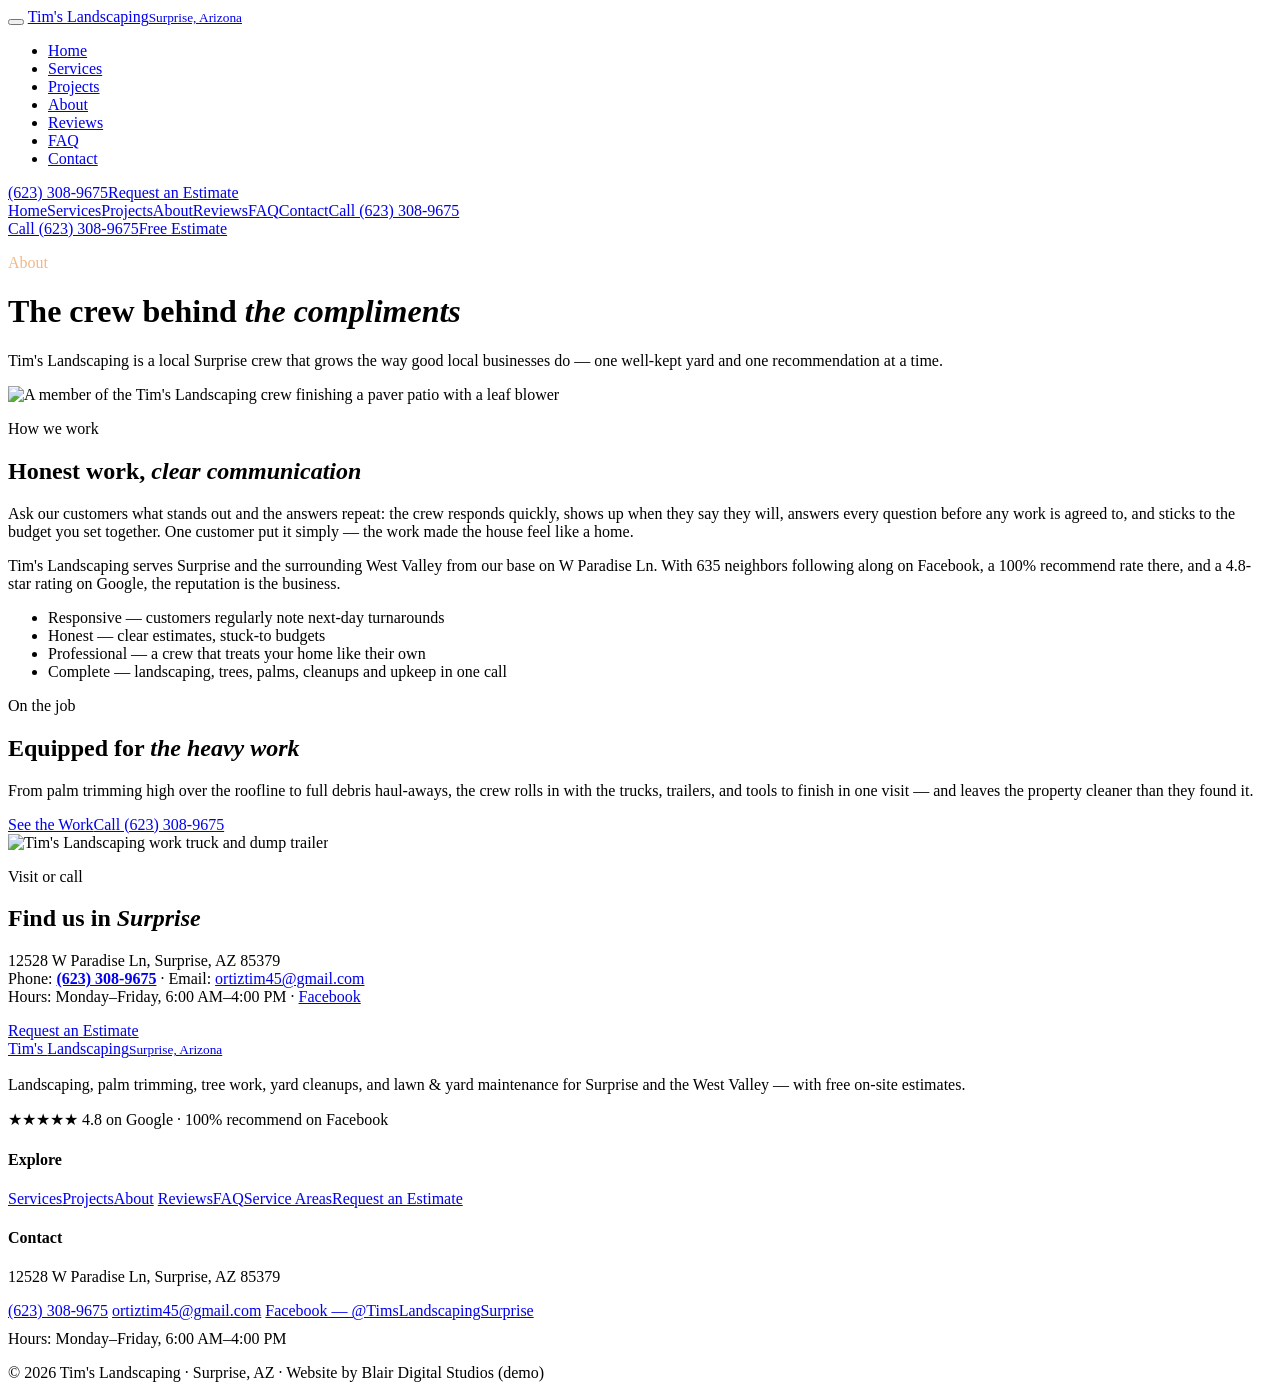
==== about/index.html @ be45fe0b "Tim's Landscaping demo site — premium multi-page build" ====
<!DOCTYPE html>
<html lang="en">
<head>
<meta charset="UTF-8">
<meta name="viewport" content="width=device-width, initial-scale=1.0">
<title>About — Tim's Landscaping | Local Surprise, AZ Landscaping Crew</title>
<meta name="description" content="Meet Tim's Landscaping — a local Surprise, AZ crew known for responsiveness, honesty, and budget-respecting work. 4.8 stars on Google, 100% recommend on Facebook.">
<link rel="canonical" href="https://demo-tims-landscaping.vercel.app/about/">
<meta property="og:type" content="website">
<meta property="og:title" content="About — Tim's Landscaping | Local Surprise, AZ Landscaping Crew">
<meta property="og:description" content="Meet Tim's Landscaping — a local Surprise, AZ crew known for responsiveness, honesty, and budget-respecting work. 4.8 stars on Google, 100% recommend on Facebook.">
<meta property="og:url" content="https://demo-tims-landscaping.vercel.app/about/">
<meta property="og:image" content="https://demo-tims-landscaping.vercel.app/assets/img/og-cover.jpg">
<meta name="twitter:card" content="summary_large_image">
<meta name="twitter:title" content="About — Tim's Landscaping | Local Surprise, AZ Landscaping Crew">
<meta name="twitter:description" content="Meet Tim's Landscaping — a local Surprise, AZ crew known for responsiveness, honesty, and budget-respecting work. 4.8 stars on Google, 100% recommend on Facebook.">
<meta name="twitter:image" content="https://demo-tims-landscaping.vercel.app/assets/img/og-cover.jpg">
<link rel="icon" href="data:image/svg+xml,%3Csvg xmlns='http://www.w3.org/2000/svg' viewBox='0 0 64 64'%3E%3Crect width='64' height='64' rx='12' fill='%232e2118'/%3E%3Ctext x='32' y='45' font-family='Georgia' font-size='38' fill='%23f7f1e5' text-anchor='middle'%3ET%3C/text%3E%3C/svg%3E">
<link rel="preconnect" href="https://fonts.googleapis.com">
<link rel="preconnect" href="https://fonts.gstatic.com" crossorigin>
<link href="https://fonts.googleapis.com/css2?family=Fraunces:ital,wght@0,600;0,700;1,600&family=Inter:wght@400;600;700;800&display=swap" rel="stylesheet">
<link rel="stylesheet" href="/assets/site.css">
<script type="application/ld+json">
{"@context":"https://schema.org","@type":"LocalBusiness","name":"Tim's Landscaping",
"description":"Landscaping, palm trimming, tree work, yard cleanups and lawn & yard maintenance in Surprise, AZ and the West Valley. Free on-site estimates.",
"url":"https://demo-tims-landscaping.vercel.app/","telephone":"+1-623-308-9675","email":"ortiztim45@gmail.com",
"address":{"@type":"PostalAddress","streetAddress":"12528 W Paradise Ln","addressLocality":"Surprise","addressRegion":"AZ","postalCode":"85379","addressCountry":"US"},
"openingHours":"Mo-Fr 06:00-16:00","areaServed":["Surprise","Sun City","Sun City West","Peoria","Glendale","El Mirage","Youngtown","Waddell"],
"sameAs":["https://www.facebook.com/TimsLandscapingSurprise"],
"aggregateRating":{"@type":"AggregateRating","ratingValue":"4.8","reviewCount":"23"}}
</script>

</head>
<body>
<header>
<div class="hbar">
<button class="burger" aria-label="Open menu" aria-expanded="false"><i></i><i></i><i></i></button>
<a class="wordmark" href="/">Tim's <span>Landscaping</span><small>Surprise, Arizona</small></a>
<nav class="mainnav" aria-label="Main"><ul><li><a href="/">Home</a></li><li><a href="/services/">Services</a></li><li><a href="/projects/">Projects</a></li><li><a href="/about/" aria-current="page">About</a></li><li><a href="/reviews/">Reviews</a></li><li><a href="/faq/">FAQ</a></li><li><a href="/contact/">Contact</a></li></ul></nav>
<div class="hcta"><a class="hphone" href="tel:+16233089675">(623) 308-9675</a><a class="hbtn" href="/contact/">Request an Estimate</a></div>
</div>
<nav class="mnav" aria-label="Mobile"><a href="/">Home</a><a href="/services/">Services</a><a href="/projects/">Projects</a><a href="/about/">About</a><a href="/reviews/">Reviews</a><a href="/faq/">FAQ</a><a href="/contact/">Contact</a><a href="tel:+16233089675">Call (623) 308-9675</a></nav>
</header>
<div class="callbar"><a class="c1" href="tel:+16233089675">Call (623) 308-9675</a><a class="c2" href="/contact/">Free Estimate</a></div>
<div class="pagehero"><div class="wrap">
<p class="eyebrow" style="color:#f0b98a">About</p><h1>The crew behind <em>the compliments</em></h1><p>Tim's Landscaping is a local Surprise crew that grows the way good local businesses do — one well-kept yard and one recommendation at a time.</p>
</div></div>
<section><div class="wrap"><div class="split">
<img src="/assets/img/work-crew-blower.webp" alt="A member of the Tim's Landscaping crew finishing a paver patio with a leaf blower" loading="lazy">
<div class="txt">
<p class="eyebrow">How we work</p>
<h2>Honest work, <em>clear communication</em></h2>
<p>Ask our customers what stands out and the answers repeat: the crew responds quickly, shows up when they say they will, answers every question before any work is agreed to, and sticks to the budget you set together. One customer put it simply — the work made the house feel like a home.</p>
<p>Tim's Landscaping serves Surprise and the surrounding West Valley from our base on W Paradise Ln. With 635 neighbors following along on Facebook, a 100% recommend rate there, and a 4.8-star rating on Google, the reputation is the business.</p>
<ul class="checklist">
<li>Responsive — customers regularly note next-day turnarounds</li>
<li>Honest — clear estimates, stuck-to budgets</li>
<li>Professional — a crew that treats your home like their own</li>
<li>Complete — landscaping, trees, palms, cleanups and upkeep in one call</li>
</ul>
</div></div></div></section>

<section style="background:var(--paper2)"><div class="wrap"><div class="split">
<div class="txt">
<p class="eyebrow">On the job</p>
<h2>Equipped for <em>the heavy work</em></h2>
<p>From palm trimming high over the roofline to full debris haul-aways, the crew rolls in with the trucks, trailers, and tools to finish in one visit — and leaves the property cleaner than they found it.</p>
<div class="btnrow" style="justify-content:flex-start"><a class="btn" href="/projects/">See the Work</a><a class="btn ghost" href="tel:+16233089675">Call (623) 308-9675</a></div>
</div>
<img src="/assets/img/work-truck.webp" alt="Tim's Landscaping work truck and dump trailer" loading="lazy">
</div></div></section>

<section><div class="wrap center">
<p class="eyebrow">Visit or call</p>
<h2>Find us in <em>Surprise</em></h2>
<p class="lede">12528 W Paradise Ln, Surprise, AZ 85379<br>Phone: <a href="tel:+16233089675"><b>(623) 308-9675</b></a> · Email: <a href="mailto:ortiztim45@gmail.com">ortiztim45@gmail.com</a><br>
Hours: Monday–Friday, 6:00 AM–4:00 PM · <a href="https://www.facebook.com/TimsLandscapingSurprise" rel="noopener">Facebook</a></p>
<div class="btnrow"><a class="btn" href="/contact/">Request an Estimate</a></div>
</div></section>

<footer>
<div class="wrap">
<div class="fgrid2">
<div>
<a class="wordmark" href="/">Tim's <span>Landscaping</span><small>Surprise, Arizona</small></a>
<p style="margin-top:18px">Landscaping, palm trimming, tree work, yard cleanups, and lawn &amp; yard maintenance for Surprise and the West Valley — with free on-site estimates.</p>
<p style="margin-top:12px"><span class="stars">★★★★★</span> 4.8 on Google · 100% recommend on Facebook</p>
</div>
<div>
<h4>Explore</h4>
<a href="/services/">Services</a><a href="/projects/">Projects</a><a href="/about/">About</a>
<a href="/reviews/">Reviews</a><a href="/faq/">FAQ</a><a href="/service-areas/">Service Areas</a><a href="/contact/">Request an Estimate</a>
</div>
<div>
<h4>Contact</h4>
<p>12528 W Paradise Ln, Surprise, AZ 85379</p>
<a href="tel:+16233089675">(623) 308-9675</a>
<a href="mailto:ortiztim45@gmail.com">ortiztim45@gmail.com</a>
<a href="https://www.facebook.com/TimsLandscapingSurprise" rel="noopener">Facebook — @TimsLandscapingSurprise</a>
<p style="margin-top:10px">Hours: Monday–Friday, 6:00 AM–4:00 PM</p>
</div>
</div>
<div class="fbottom">© 2026 Tim's Landscaping · Surprise, AZ · Website by Blair Digital Studios (demo)</div>
</div>
</footer>
<script src="/assets/site.js"></script>

<!-- ============================================================
     BLAIR CHAT + VOICE WIDGET SLOT — Tim's Landscaping
     Same LeadConnector all-in-one embed pattern as the Lopez demo:
       <script src="https://widgets.leadconnectorhq.com/loader.js"
               data-resources-url="https://widgets.leadconnectorhq.com/chat-widget/loader.js"
               data-widget-id="WIDGET_ID"></script>
     STATUS: NOT LIVE. Tim's HighLevel sub-account and widget are a
     follow-on step; uncomment the script tag below and replace
     TIMS_WIDGET_ID_PENDING with the issued widget ID to activate.
     Do not treat this slot as a working agent.
<script src="https://widgets.leadconnectorhq.com/loader.js" data-resources-url="https://widgets.leadconnectorhq.com/chat-widget/loader.js" data-widget-id="TIMS_WIDGET_ID_PENDING"></script>
============================================================ -->

</body>
</html>
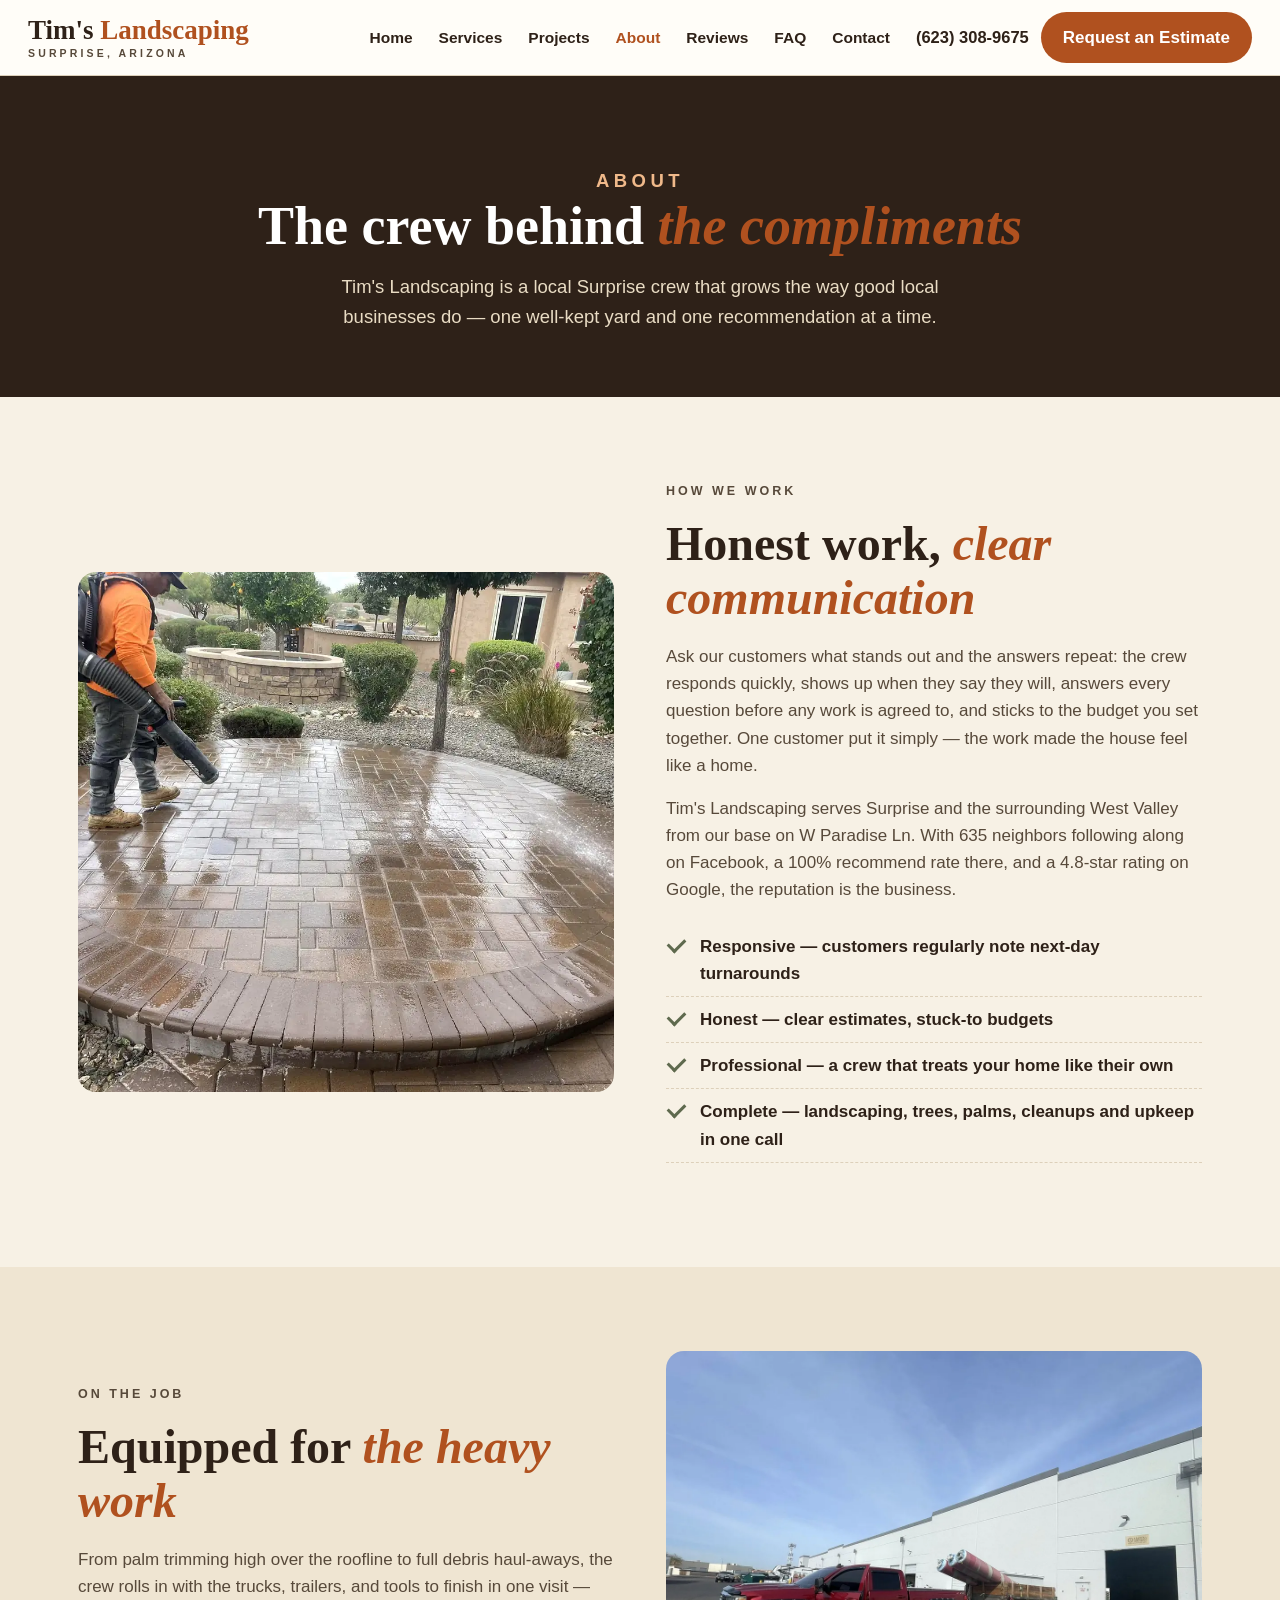
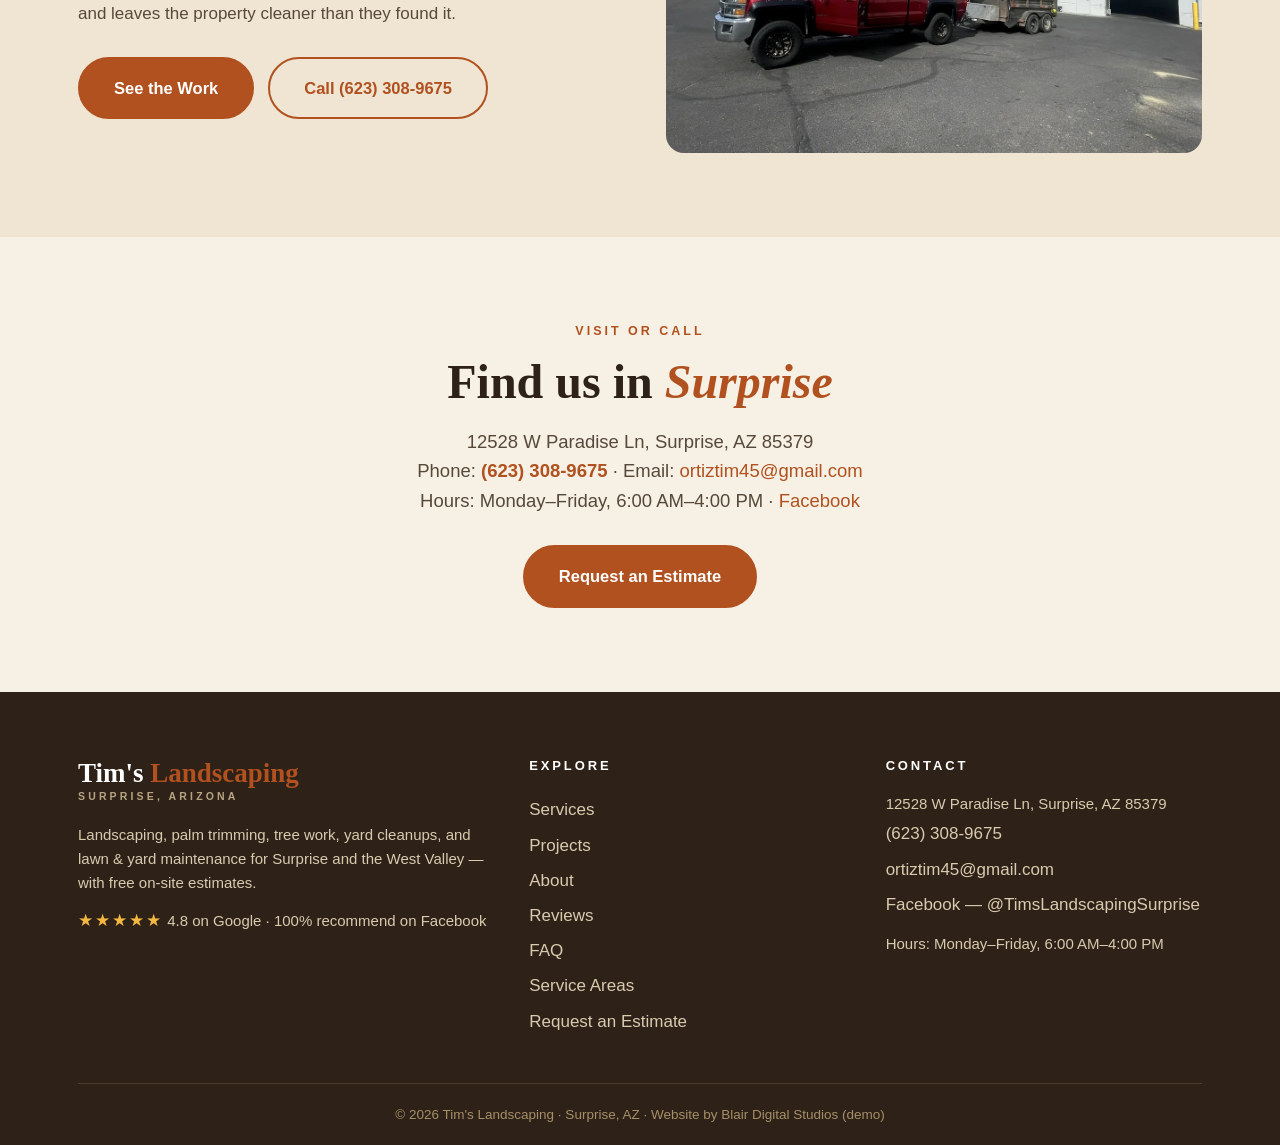
==== commit adb46483: "Relative asset/page paths so the site renders under any base path (GitHub Pages mirror + Vercel root" ====
--- a/about/index.html
+++ b/about/index.html
@@ -19,7 +19,7 @@
 <link rel="preconnect" href="https://fonts.googleapis.com">
 <link rel="preconnect" href="https://fonts.gstatic.com" crossorigin>
 <link href="https://fonts.googleapis.com/css2?family=Fraunces:ital,wght@0,600;0,700;1,600&family=Inter:wght@400;600;700;800&display=swap" rel="stylesheet">
-<link rel="stylesheet" href="/assets/site.css">
+<link rel="stylesheet" href="../assets/site.css">
 <script type="application/ld+json">
 {"@context":"https://schema.org","@type":"LocalBusiness","name":"Tim's Landscaping",
 "description":"Landscaping, palm trimming, tree work, yard cleanups and lawn & yard maintenance in Surprise, AZ and the West Valley. Free on-site estimates.",
@@ -35,18 +35,18 @@
 <header>
 <div class="hbar">
 <button class="burger" aria-label="Open menu" aria-expanded="false"><i></i><i></i><i></i></button>
-<a class="wordmark" href="/">Tim's <span>Landscaping</span><small>Surprise, Arizona</small></a>
-<nav class="mainnav" aria-label="Main"><ul><li><a href="/">Home</a></li><li><a href="/services/">Services</a></li><li><a href="/projects/">Projects</a></li><li><a href="/about/" aria-current="page">About</a></li><li><a href="/reviews/">Reviews</a></li><li><a href="/faq/">FAQ</a></li><li><a href="/contact/">Contact</a></li></ul></nav>
-<div class="hcta"><a class="hphone" href="tel:+16233089675">(623) 308-9675</a><a class="hbtn" href="/contact/">Request an Estimate</a></div>
+<a class="wordmark" href="../">Tim's <span>Landscaping</span><small>Surprise, Arizona</small></a>
+<nav class="mainnav" aria-label="Main"><ul><li><a href="../">Home</a></li><li><a href="../services/">Services</a></li><li><a href="../projects/">Projects</a></li><li><a href="../about/" aria-current="page">About</a></li><li><a href="../reviews/">Reviews</a></li><li><a href="../faq/">FAQ</a></li><li><a href="../contact/">Contact</a></li></ul></nav>
+<div class="hcta"><a class="hphone" href="tel:+16233089675">(623) 308-9675</a><a class="hbtn" href="../contact/">Request an Estimate</a></div>
 </div>
-<nav class="mnav" aria-label="Mobile"><a href="/">Home</a><a href="/services/">Services</a><a href="/projects/">Projects</a><a href="/about/">About</a><a href="/reviews/">Reviews</a><a href="/faq/">FAQ</a><a href="/contact/">Contact</a><a href="tel:+16233089675">Call (623) 308-9675</a></nav>
+<nav class="mnav" aria-label="Mobile"><a href="../">Home</a><a href="../services/">Services</a><a href="../projects/">Projects</a><a href="../about/">About</a><a href="../reviews/">Reviews</a><a href="../faq/">FAQ</a><a href="../contact/">Contact</a><a href="tel:+16233089675">Call (623) 308-9675</a></nav>
 </header>
-<div class="callbar"><a class="c1" href="tel:+16233089675">Call (623) 308-9675</a><a class="c2" href="/contact/">Free Estimate</a></div>
+<div class="callbar"><a class="c1" href="tel:+16233089675">Call (623) 308-9675</a><a class="c2" href="../contact/">Free Estimate</a></div>
 <div class="pagehero"><div class="wrap">
 <p class="eyebrow" style="color:#f0b98a">About</p><h1>The crew behind <em>the compliments</em></h1><p>Tim's Landscaping is a local Surprise crew that grows the way good local businesses do — one well-kept yard and one recommendation at a time.</p>
 </div></div>
 <section><div class="wrap"><div class="split">
-<img src="/assets/img/work-crew-blower.webp" alt="A member of the Tim's Landscaping crew finishing a paver patio with a leaf blower" loading="lazy">
+<img src="../assets/img/work-crew-blower.webp" alt="A member of the Tim's Landscaping crew finishing a paver patio with a leaf blower" loading="lazy">
 <div class="txt">
 <p class="eyebrow">How we work</p>
 <h2>Honest work, <em>clear communication</em></h2>
@@ -65,9 +65,9 @@
 <p class="eyebrow">On the job</p>
 <h2>Equipped for <em>the heavy work</em></h2>
 <p>From palm trimming high over the roofline to full debris haul-aways, the crew rolls in with the trucks, trailers, and tools to finish in one visit — and leaves the property cleaner than they found it.</p>
-<div class="btnrow" style="justify-content:flex-start"><a class="btn" href="/projects/">See the Work</a><a class="btn ghost" href="tel:+16233089675">Call (623) 308-9675</a></div>
+<div class="btnrow" style="justify-content:flex-start"><a class="btn" href="../projects/">See the Work</a><a class="btn ghost" href="tel:+16233089675">Call (623) 308-9675</a></div>
 </div>
-<img src="/assets/img/work-truck.webp" alt="Tim's Landscaping work truck and dump trailer" loading="lazy">
+<img src="../assets/img/work-truck.webp" alt="Tim's Landscaping work truck and dump trailer" loading="lazy">
 </div></div></section>
 
 <section><div class="wrap center">
@@ -75,21 +75,21 @@
 <h2>Find us in <em>Surprise</em></h2>
 <p class="lede">12528 W Paradise Ln, Surprise, AZ 85379<br>Phone: <a href="tel:+16233089675"><b>(623) 308-9675</b></a> · Email: <a href="mailto:ortiztim45@gmail.com">ortiztim45@gmail.com</a><br>
 Hours: Monday–Friday, 6:00 AM–4:00 PM · <a href="https://www.facebook.com/TimsLandscapingSurprise" rel="noopener">Facebook</a></p>
-<div class="btnrow"><a class="btn" href="/contact/">Request an Estimate</a></div>
+<div class="btnrow"><a class="btn" href="../contact/">Request an Estimate</a></div>
 </div></section>
 
 <footer>
 <div class="wrap">
 <div class="fgrid2">
 <div>
-<a class="wordmark" href="/">Tim's <span>Landscaping</span><small>Surprise, Arizona</small></a>
+<a class="wordmark" href="../">Tim's <span>Landscaping</span><small>Surprise, Arizona</small></a>
 <p style="margin-top:18px">Landscaping, palm trimming, tree work, yard cleanups, and lawn &amp; yard maintenance for Surprise and the West Valley — with free on-site estimates.</p>
 <p style="margin-top:12px"><span class="stars">★★★★★</span> 4.8 on Google · 100% recommend on Facebook</p>
 </div>
 <div>
 <h4>Explore</h4>
-<a href="/services/">Services</a><a href="/projects/">Projects</a><a href="/about/">About</a>
-<a href="/reviews/">Reviews</a><a href="/faq/">FAQ</a><a href="/service-areas/">Service Areas</a><a href="/contact/">Request an Estimate</a>
+<a href="../services/">Services</a><a href="../projects/">Projects</a><a href="../about/">About</a>
+<a href="../reviews/">Reviews</a><a href="../faq/">FAQ</a><a href="../service-areas/">Service Areas</a><a href="../contact/">Request an Estimate</a>
 </div>
 <div>
 <h4>Contact</h4>
@@ -103,7 +103,7 @@
 <div class="fbottom">© 2026 Tim's Landscaping · Surprise, AZ · Website by Blair Digital Studios (demo)</div>
 </div>
 </footer>
-<script src="/assets/site.js"></script>
+<script src="../assets/site.js"></script>
 
 <!-- ============================================================
      BLAIR CHAT + VOICE WIDGET SLOT — Tim's Landscaping
--- a/assets/site.css
+++ b/assets/site.css
@@ -0,0 +1,202 @@
+/* Tim's Landscaping — West Valley desert editorial identity.
+   Palette: warm sand paper, deep mesquite ink, clay (signal color for tappable elements only), desert sage. */
+:root{
+  --paper:#f7f1e5;
+  --paper2:#efe5d2;
+  --ink:#2e2118;
+  --ink2:#57493a;
+  --clay:#b0511f;
+  --clay-dark:#8f3f14;
+  --sage:#5f6a4e;
+  --line:#ddd0ba;
+  --white:#fffdf8;
+  --serif:"Fraunces",Georgia,"Times New Roman",serif;
+  --sans:"Inter",-apple-system,"Segoe UI",Roboto,Helvetica,Arial,sans-serif;
+}
+*{margin:0;padding:0;box-sizing:border-box}
+html{scroll-behavior:smooth}
+body{font-family:var(--sans);background:var(--paper);color:var(--ink);line-height:1.6;font-size:17px}
+img{display:block;max-width:100%}
+a{color:var(--clay);text-decoration:none}
+.wrap{max-width:1180px;margin:0 auto;padding:0 28px}
+section{padding:84px 0}
+.center{text-align:center}
+.eyebrow{font-family:var(--sans);font-size:12.5px;font-weight:700;letter-spacing:.24em;text-transform:uppercase;color:var(--clay);margin-bottom:14px;text-align:center}
+h1,h2,h3{font-family:var(--serif);font-weight:600;line-height:1.12;color:var(--ink)}
+h2{font-size:clamp(32px,4.4vw,48px);text-align:center;margin-bottom:18px}
+h2 em,h1 em{font-style:italic;color:var(--clay)}
+.lede{max-width:720px;margin:0 auto;text-align:center;color:var(--ink2);font-size:18.5px}
+.btn{display:inline-block;background:var(--clay);color:#fff;font-weight:700;font-size:16.5px;padding:16px 34px;border-radius:999px;border:2px solid var(--clay);text-align:center;transition:background .2s,transform .2s}
+.btn:hover{background:var(--clay-dark);border-color:var(--clay-dark)}
+.btn.ghost{background:transparent;color:var(--clay)}
+.btn.ghost:hover{background:var(--clay);color:#fff}
+.btnrow{display:flex;gap:14px;justify-content:center;flex-wrap:wrap;margin-top:30px}
+
+/* ---------- header ---------- */
+header{position:sticky;top:0;z-index:60;background:var(--white);border-bottom:1px solid var(--line)}
+.hbar{display:flex;align-items:center;gap:26px;padding:12px 28px;max-width:1340px;margin:0 auto}
+.wordmark{font-family:var(--serif);font-size:27px;font-weight:700;color:var(--ink);line-height:1;white-space:nowrap}
+.wordmark span{color:var(--clay)}
+.wordmark small{display:block;font-family:var(--sans);font-size:10.5px;font-weight:700;letter-spacing:.3em;text-transform:uppercase;color:var(--ink2);margin-top:4px}
+nav.mainnav{margin-left:auto}
+nav.mainnav ul{display:flex;gap:26px;list-style:none}
+nav.mainnav a{color:var(--ink);font-weight:600;font-size:15.5px}
+nav.mainnav a:hover,nav.mainnav a[aria-current="page"]{color:var(--clay)}
+.hcta{display:flex;gap:12px;align-items:center}
+.hphone{font-weight:800;color:var(--ink);font-size:16.5px;white-space:nowrap}
+.hbtn{background:var(--clay);color:#fff;font-weight:700;padding:12px 22px;border-radius:999px;white-space:nowrap}
+.hbtn:hover{background:var(--clay-dark)}
+.burger{display:none;background:none;border:0;width:46px;height:46px;cursor:pointer;flex:none}
+.burger i{display:block;width:26px;height:3px;background:var(--ink);margin:5px auto;border-radius:2px}
+.mnav{display:none;background:var(--white);border-top:1px solid var(--line);padding:10px 28px 18px}
+.mnav.open{display:block}
+.mnav a{display:block;padding:13px 0;font-weight:600;color:var(--ink);border-bottom:1px solid var(--paper2);text-align:center;font-size:17px}
+.mnav a:last-child{border-bottom:0}
+
+/* ---------- hero ---------- */
+.hero{position:relative;overflow:hidden;background:var(--ink);color:#fff}
+.hero-slides{position:absolute;inset:0}
+.hero-slides .slide{position:absolute;inset:0;opacity:0;transition:opacity .6s ease}
+.hero-slides .slide.active{opacity:1}
+.hero-slides img{width:100%;height:100%;object-fit:cover;animation:kenburns 7s ease-out forwards}
+@keyframes kenburns{from{transform:scale(1)}to{transform:scale(1.07)}}
+.hero-shade{position:absolute;inset:0;background:linear-gradient(90deg,rgba(26,17,10,.62) 0%,rgba(26,17,10,.38) 46%,rgba(26,17,10,.12) 78%)}
+.hero-inner{position:relative;z-index:2;display:grid;grid-template-columns:1.05fr .95fr;gap:48px;align-items:center;padding:84px 28px 92px}
+.hero h1{color:#fff;font-size:clamp(40px,5.2vw,64px);animation:rise .8s ease both}
+.hero h1 em{color:#f0b98a}
+.hero .sub{font-size:19.5px;color:#f3e9d8;margin:20px 0 8px;max-width:520px;animation:rise .8s .12s ease both}
+.hero .proof{display:flex;gap:10px;align-items:center;margin-top:22px;color:#ffe9c9;font-weight:600;font-size:15.5px;animation:rise .8s .22s ease both;flex-wrap:wrap}
+.stars{color:#f5b942;letter-spacing:2px;font-size:17px}
+@keyframes rise{from{opacity:0;transform:translateY(18px)}to{opacity:1;transform:none}}
+.hero-dots{position:absolute;left:50%;transform:translateX(-50%);bottom:18px;display:flex;gap:8px;z-index:3}
+.hero-dots button{width:10px;height:10px;border-radius:50%;border:0;background:rgba(255,255,255,.45);cursor:pointer;padding:0}
+.hero-dots button.on{background:#fff}
+
+/* ---------- estimate form ---------- */
+.estcard{background:var(--white);border-radius:18px;padding:28px 28px 24px;box-shadow:0 24px 60px rgba(20,12,5,.35);color:var(--ink);animation:rise .8s .18s ease both}
+.estcard h3{font-size:24px;text-align:center;margin-bottom:4px}
+.estcard p{font-size:14.5px;color:var(--ink2);text-align:center;margin-bottom:18px}
+.fgrid{display:grid;grid-template-columns:1fr 1fr;gap:12px}
+.fgrid .full{grid-column:1/-1}
+.estcard label{font-size:12.5px;font-weight:700;letter-spacing:.06em;text-transform:uppercase;color:var(--ink2);display:block;margin-bottom:5px}
+.estcard input,.estcard select,.estcard textarea{width:100%;border:1.5px solid var(--line);border-radius:10px;padding:12px 13px;font-size:16px;font-family:var(--sans);background:#fff;color:var(--ink);min-height:48px}
+.estcard textarea{min-height:74px;resize:vertical}
+.estcard input:focus,.estcard select:focus,.estcard textarea:focus{outline:2px solid var(--clay);border-color:var(--clay)}
+.radio-row{display:flex;gap:10px}
+.radio-row label{flex:1;display:flex;align-items:center;justify-content:center;gap:7px;border:1.5px solid var(--line);border-radius:10px;padding:11px 6px;font-size:14.5px;font-weight:600;text-transform:none;letter-spacing:0;color:var(--ink);cursor:pointer;min-height:48px;margin:0}
+.radio-row input{width:auto;min-height:0}
+.estcard button[type=submit]{width:100%;margin-top:14px;background:var(--clay);color:#fff;font-weight:800;font-size:17px;border:0;border-radius:999px;padding:16px;cursor:pointer;min-height:54px}
+.estcard button[type=submit]:hover{background:var(--clay-dark)}
+.formnote{font-size:12.5px;color:var(--ink2);text-align:center;margin-top:10px}
+.formok{display:none;background:#eef3e2;border:1.5px solid var(--sage);color:#37402a;border-radius:12px;padding:16px;text-align:center;font-weight:600;margin-top:14px}
+
+/* ---------- trust strip ---------- */
+.trust{background:var(--ink);color:#f3e9d8}
+.trust .wrap{display:grid;grid-template-columns:repeat(4,1fr);gap:22px;padding-top:34px;padding-bottom:34px;text-align:center}
+.trust b{display:block;font-family:var(--serif);font-size:30px;color:#fff}
+.trust span{font-size:13.5px;letter-spacing:.08em;text-transform:uppercase;color:#cdbb9e}
+
+/* ---------- services ---------- */
+.svcgrid{display:grid;grid-template-columns:repeat(3,1fr);gap:26px;margin-top:46px}
+.svc{background:var(--white);border:1px solid var(--line);border-radius:16px;overflow:hidden;display:flex;flex-direction:column}
+.svc img{height:210px;width:100%;object-fit:cover}
+.svc .pad{padding:24px 24px 28px;text-align:center;flex:1;display:flex;flex-direction:column}
+.svc h3{font-size:23px;margin-bottom:9px}
+.svc p{color:var(--ink2);font-size:15.5px;flex:1}
+.svc a{font-weight:700;margin-top:14px}
+
+/* ---------- gallery ---------- */
+.gal{display:grid;grid-template-columns:repeat(3,1fr);gap:18px;margin-top:44px}
+.gal figure{border-radius:14px;overflow:hidden;cursor:zoom-in;background:var(--paper2)}
+.gal img{width:100%;height:280px;object-fit:cover;transition:transform .35s}
+.gal figure:hover img{transform:scale(1.04)}
+.gal figcaption{padding:12px 16px;font-size:14px;color:var(--ink2);text-align:center;background:var(--white)}
+.lightbox{position:fixed;inset:0;background:rgba(20,13,7,.94);display:none;align-items:center;justify-content:center;z-index:200;padding:22px}
+.lightbox.open{display:flex}
+.lightbox img{max-width:100%;max-height:88vh;border-radius:10px}
+.lightbox button{position:absolute;top:16px;right:20px;background:none;border:0;color:#fff;font-size:38px;cursor:pointer;line-height:1}
+
+/* ---------- reviews ---------- */
+.revband{background:var(--paper2)}
+.revgrid{display:grid;grid-template-columns:repeat(3,1fr);gap:24px;margin-top:44px}
+.rev{background:var(--white);border:1px solid var(--line);border-radius:16px;padding:28px;text-align:center;display:flex;flex-direction:column}
+.rev p{color:var(--ink2);font-size:16px;flex:1}
+.rev .who{margin-top:16px;font-weight:700;color:var(--ink)}
+.rev .src{font-size:13px;color:var(--ink2)}
+.bigstars{font-size:52px;color:#f5b942;letter-spacing:6px;text-align:center;line-height:1}
+
+/* ---------- about / split ---------- */
+.split{display:grid;grid-template-columns:1fr 1fr;gap:52px;align-items:center}
+.split img{border-radius:18px;width:100%;height:100%;max-height:520px;object-fit:cover}
+.split .txt h2{text-align:left}
+.split .txt .eyebrow{text-align:left}
+.split .txt p{color:var(--ink2);margin-bottom:16px}
+.checklist{list-style:none;margin:20px 0}
+.checklist li{padding:9px 0 9px 34px;position:relative;color:var(--ink);font-weight:550;border-bottom:1px dashed var(--line)}
+.checklist li::before{content:"";position:absolute;left:2px;top:14px;width:14px;height:8px;border-left:3px solid var(--sage);border-bottom:3px solid var(--sage);transform:rotate(-45deg)}
+
+/* ---------- faq ---------- */
+.faq{max-width:820px;margin:40px auto 0}
+.faq details{background:var(--white);border:1px solid var(--line);border-radius:12px;margin-bottom:12px;padding:0 22px}
+.faq summary{cursor:pointer;font-weight:700;font-size:17.5px;padding:18px 0;list-style:none;text-align:center}
+.faq summary::-webkit-details-marker{display:none}
+.faq details p{color:var(--ink2);padding:0 6px 20px;text-align:center}
+
+/* ---------- areas ---------- */
+.areas{display:flex;flex-wrap:wrap;gap:12px;justify-content:center;margin-top:36px}
+.areas span{background:var(--white);border:1.5px solid var(--line);border-radius:999px;padding:11px 24px;font-weight:600}
+
+/* ---------- page hero (interior) ---------- */
+.pagehero{background:var(--ink);color:#fff;padding:74px 0 66px;text-align:center}
+.pagehero h1{color:#fff;font-size:clamp(36px,4.6vw,54px)}
+.pagehero p{color:#e9dcc4;max-width:660px;margin:16px auto 0;font-size:18.5px}
+
+/* ---------- footer ---------- */
+footer{background:var(--ink);color:#d9cbae;padding:64px 0 0}
+.fgrid2{display:grid;grid-template-columns:1.3fr 1fr 1fr;gap:40px;padding-bottom:44px}
+footer .wordmark{color:#fff}
+footer .wordmark small{color:#b7a582}
+footer h4{font-family:var(--sans);font-size:13px;letter-spacing:.22em;text-transform:uppercase;color:#fff;margin-bottom:16px}
+footer a{color:#d9cbae;display:block;padding:4px 0}
+footer a:hover{color:#fff}
+footer p{font-size:15px}
+.fbottom{border-top:1px solid #4a3a28;padding:20px 0;text-align:center;font-size:13.5px;color:#a68f68}
+
+/* ---------- sticky mobile call bar ---------- */
+.callbar{display:none}
+
+/* ---------- responsive ---------- */
+@media(max-width:1020px){
+  .svcgrid,.revgrid{grid-template-columns:repeat(2,1fr)}
+  .gal{grid-template-columns:repeat(2,1fr)}
+}
+@media(max-width:860px){
+  section{padding:60px 0}
+  nav.mainnav,.hcta{display:none}
+  .hbar{display:grid;grid-template-columns:46px 1fr 46px;align-items:center;padding:10px 16px;gap:0}
+  .burger{display:block;justify-self:start}
+  .wordmark{justify-self:center;text-align:center;font-size:24px}
+  .hero-inner{grid-template-columns:1fr;padding:58px 28px 76px;gap:34px}
+  .hero .eyebrow{text-align:center !important}
+  .hero h1,.hero .sub{text-align:center;margin-left:auto;margin-right:auto}
+  .hero .proof{justify-content:center;text-align:center}
+  .hero-shade{background:linear-gradient(180deg,rgba(26,17,10,.66),rgba(26,17,10,.45))}
+  .split{grid-template-columns:1fr}
+  .split .txt h2,.split .txt .eyebrow{text-align:center}
+  .trust .wrap{grid-template-columns:repeat(2,1fr)}
+  .fgrid2{grid-template-columns:1fr;text-align:center}
+  footer a{text-align:center}
+  .fgrid{grid-template-columns:1fr}
+  .callbar{display:flex;position:fixed;left:0;right:0;bottom:0;z-index:90;background:var(--white);border-top:1px solid var(--line);padding:10px 14px calc(10px + env(safe-area-inset-bottom));gap:10px}
+  .callbar a{flex:1;text-align:center;font-weight:800;border-radius:999px;padding:14px 8px;font-size:16px}
+  .callbar .c1{background:var(--paper2);color:var(--ink);border:1.5px solid var(--line)}
+  .callbar .c2{background:var(--clay);color:#fff}
+  body{padding-bottom:72px}
+  .gal{grid-template-columns:1fr}
+  .gal img{height:250px}
+}
+@media(prefers-reduced-motion:reduce){
+  .hero-slides img{animation:none}
+  .hero h1,.hero .sub,.hero .proof,.estcard{animation:none}
+  html{scroll-behavior:auto}
+}
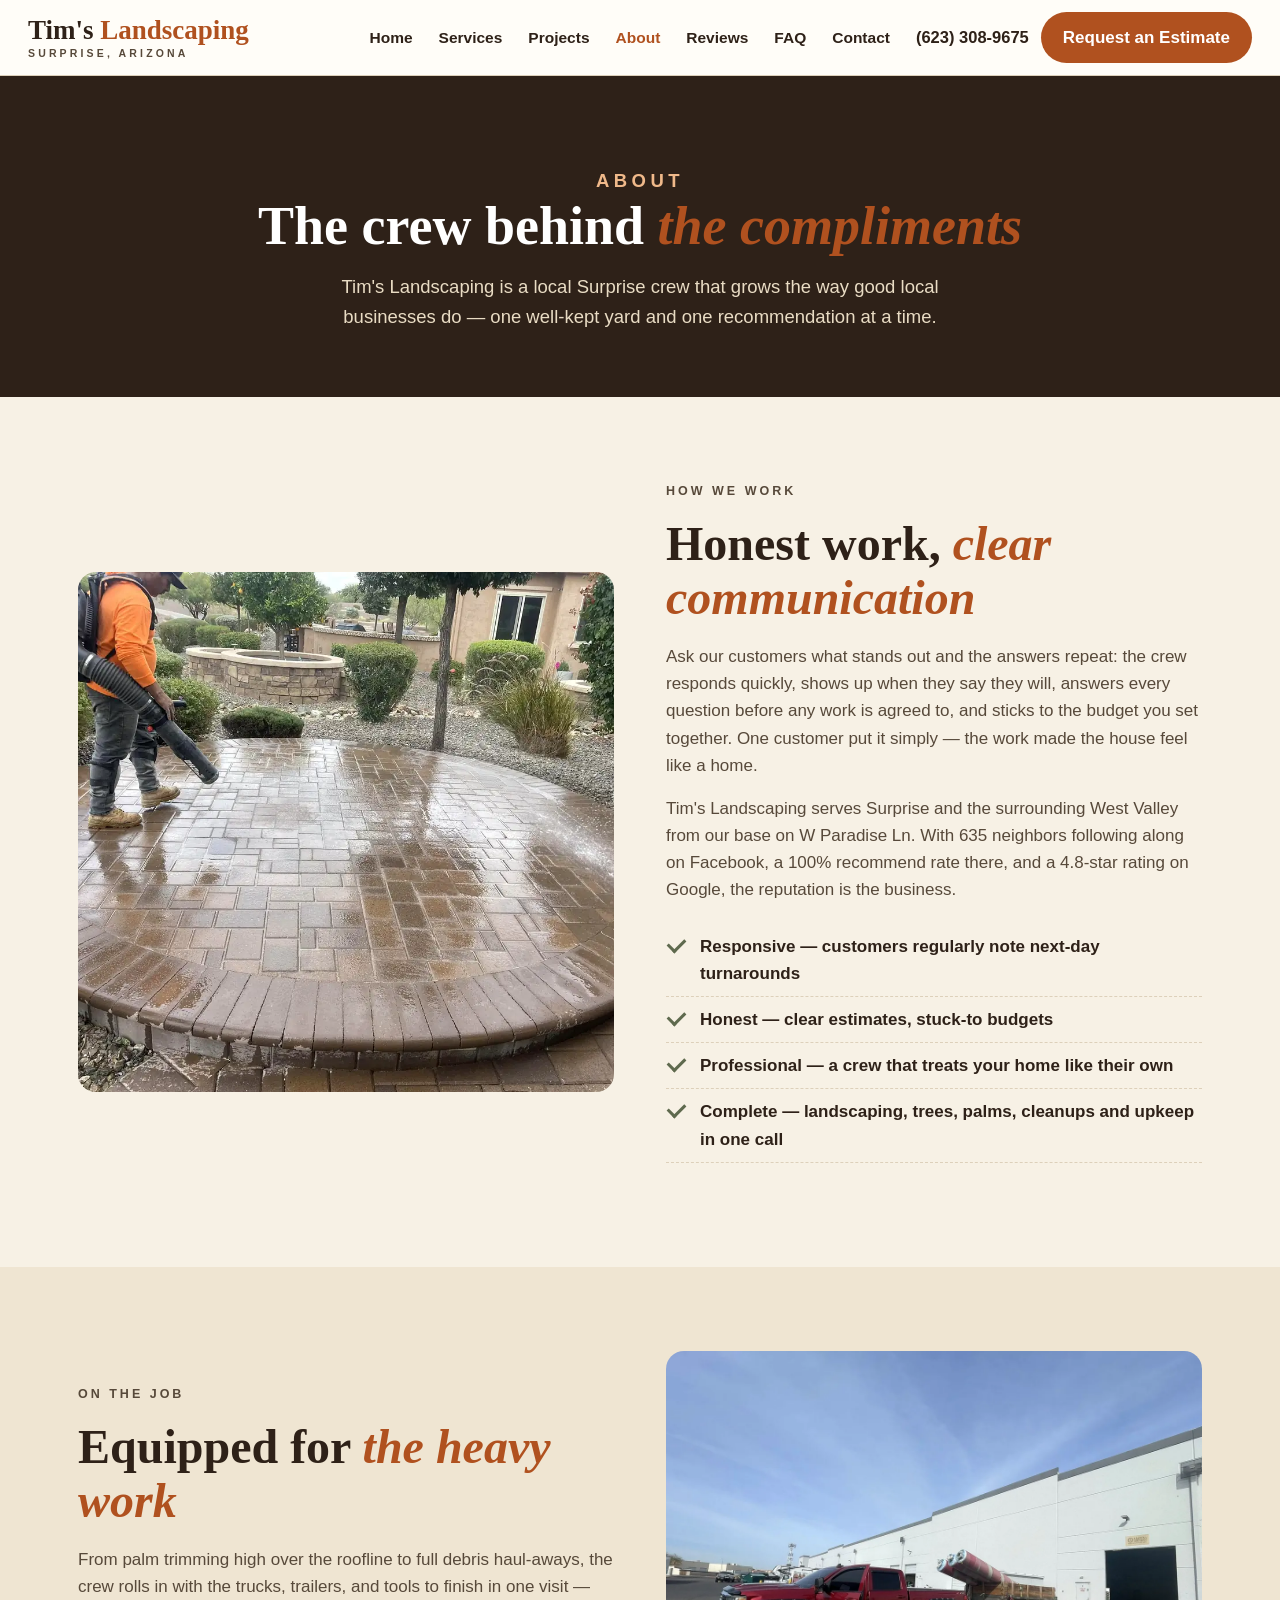
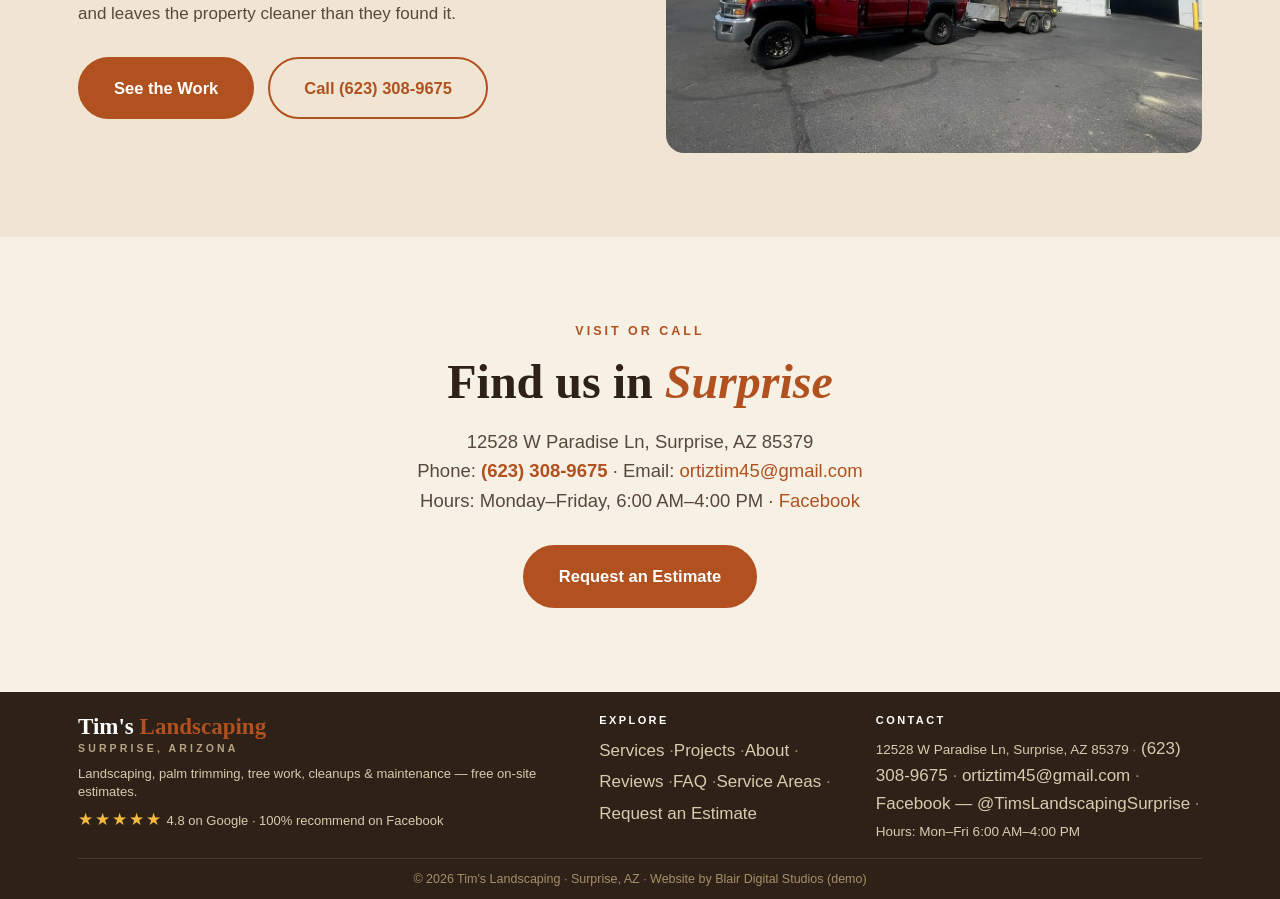
==== commit 67945a8a: "Compact footer text on About page: one-line blurb, ratings and hours" ====
--- a/about/index.html
+++ b/about/index.html
@@ -83,8 +83,8 @@
 <div class="fgrid2">
 <div>
 <a class="wordmark" href="../">Tim's <span>Landscaping</span><small>Surprise, Arizona</small></a>
-<p style="margin-top:18px">Landscaping, palm trimming, tree work, yard cleanups, and lawn &amp; yard maintenance for Surprise and the West Valley — with free on-site estimates.</p>
-<p style="margin-top:12px"><span class="stars">★★★★★</span> 4.8 on Google · 100% recommend on Facebook</p>
+<p class="ftag">Landscaping, palm trimming, tree work, cleanups &amp; maintenance — free on-site estimates.</p>
+<p class="frate"><span class="stars">★★★★★</span> 4.8 on Google · 100% recommend on Facebook</p>
 </div>
 <div>
 <h4>Explore</h4>
@@ -97,7 +97,7 @@
 <a href="tel:+16233089675">(623) 308-9675</a>
 <a href="mailto:ortiztim45@gmail.com">ortiztim45@gmail.com</a>
 <a href="https://www.facebook.com/TimsLandscapingSurprise" rel="noopener">Facebook — @TimsLandscapingSurprise</a>
-<p style="margin-top:10px">Hours: Monday–Friday, 6:00 AM–4:00 PM</p>
+<p>Hours: Mon–Fri 6:00 AM–4:00 PM</p>
 </div>
 </div>
 <div class="fbottom">© 2026 Tim's Landscaping · Surprise, AZ · Website by Blair Digital Studios (demo)</div>
@@ -105,18 +105,8 @@
 </footer>
 <script src="../assets/site.js"></script>
 
-<!-- ============================================================
-     BLAIR CHAT + VOICE WIDGET SLOT — Tim's Landscaping
-     Same LeadConnector all-in-one embed pattern as the Lopez demo:
-       <script src="https://widgets.leadconnectorhq.com/loader.js"
-               data-resources-url="https://widgets.leadconnectorhq.com/chat-widget/loader.js"
-               data-widget-id="WIDGET_ID"></script>
-     STATUS: NOT LIVE. Tim's HighLevel sub-account and widget are a
-     follow-on step; uncomment the script tag below and replace
-     TIMS_WIDGET_ID_PENDING with the issued widget ID to activate.
-     Do not treat this slot as a working agent.
-<script src="https://widgets.leadconnectorhq.com/loader.js" data-resources-url="https://widgets.leadconnectorhq.com/chat-widget/loader.js" data-widget-id="TIMS_WIDGET_ID_PENDING"></script>
-============================================================ -->
+<!-- Blair chat widget — Tim's Landscaping Assistant (HighLevel, live) -->
+<script src="https://widgets.leadconnectorhq.com/loader.js" data-resources-url="https://widgets.leadconnectorhq.com/chat-widget/loader.js" data-widget-id="6af6401a0fbf641fd173fe3a"></script>
 
-</body>
+<!-- Blair voice widget - Tim's Landscape Concierge Voice AI (HighLevel, live) --> <script src="https://widgets.leadconnectorhq.com/loader.js" data-resources-url="https://widgets.leadconnectorhq.com/chat-widget/loader.js" data-widget-id="6af6751390f7860d291fcf7d"></script> </body>
 </html>
--- a/assets/site.css
+++ b/assets/site.css
@@ -58,10 +58,13 @@
 .hero-slides{position:absolute;inset:0}
 .hero-slides .slide{position:absolute;inset:0;opacity:0;transition:opacity .6s ease}
 .hero-slides .slide.active{opacity:1}
+/* Default-visible fallback: slide 1 is the hero photo even with JS disabled
+   or if the .active class is ever lost — visibility never depends on a script. */
+.hero-slides .slide:first-child{opacity:1}
 .hero-slides img{width:100%;height:100%;object-fit:cover;animation:kenburns 7s ease-out forwards}
 @keyframes kenburns{from{transform:scale(1)}to{transform:scale(1.07)}}
 .hero-shade{position:absolute;inset:0;background:linear-gradient(90deg,rgba(26,17,10,.62) 0%,rgba(26,17,10,.38) 46%,rgba(26,17,10,.12) 78%)}
-.hero-inner{position:relative;z-index:2;display:grid;grid-template-columns:1.05fr .95fr;gap:48px;align-items:center;padding:84px 28px 92px}
+.hero-inner{position:relative;z-index:2;display:grid;grid-template-columns:.88fr 1.12fr;gap:40px;align-items:center;padding:84px 28px 92px}
 .hero h1{color:#fff;font-size:clamp(40px,5.2vw,64px);animation:rise .8s ease both}
 .hero h1 em{color:#f0b98a}
 .hero .sub{font-size:19.5px;color:#f3e9d8;margin:20px 0 8px;max-width:520px;animation:rise .8s .12s ease both}
@@ -73,7 +76,7 @@
 .hero-dots button.on{background:#fff}
 
 /* ---------- estimate form ---------- */
-.estcard{background:var(--white);border-radius:18px;padding:28px 28px 24px;box-shadow:0 24px 60px rgba(20,12,5,.35);color:var(--ink);animation:rise .8s .18s ease both}
+.estcard{background:var(--white);border-radius:18px;padding:24px 26px 20px;box-shadow:0 24px 60px rgba(20,12,5,.35);color:var(--ink);animation:rise .8s .18s ease both}
 .estcard h3{font-size:24px;text-align:center;margin-bottom:4px}
 .estcard p{font-size:14.5px;color:var(--ink2);text-align:center;margin-bottom:18px}
 .fgrid{display:grid;grid-template-columns:1fr 1fr;gap:12px}
@@ -152,15 +155,15 @@
 .pagehero p{color:#e9dcc4;max-width:660px;margin:16px auto 0;font-size:18.5px}
 
 /* ---------- footer ---------- */
-footer{background:var(--ink);color:#d9cbae;padding:64px 0 0}
-.fgrid2{display:grid;grid-template-columns:1.3fr 1fr 1fr;gap:40px;padding-bottom:44px}
-footer .wordmark{color:#fff}
+footer{background:var(--ink);color:#d9cbae;padding:20px 0 0}
+.fgrid2{display:grid;grid-template-columns:1.5fr .75fr 1fr;gap:20px 32px;align-items:start;padding-bottom:14px} footer .ftag,footer .frate{font-size:13px;line-height:1.45;margin:0} footer .ftag{margin-top:8px} footer .frate{margin-top:6px} .fgrid2>div:nth-child(2) a{display:inline-block;padding:2px 0} .fgrid2>div:nth-child(2) a:not(:last-child)::after{content:" \00b7 ";color:#a68f68} .fgrid2>div:last-child p,.fgrid2>div:last-child a{display:inline;padding:0} .fgrid2>div:last-child p:not(:last-child)::after,.fgrid2>div:last-child a:not(:last-child)::after{content:" \00b7 ";color:#a68f68}
+footer .wordmark{color:#fff;font-size:23px;line-height:1.1}
 footer .wordmark small{color:#b7a582}
-footer h4{font-family:var(--sans);font-size:13px;letter-spacing:.22em;text-transform:uppercase;color:#fff;margin-bottom:16px}
-footer a{color:#d9cbae;display:block;padding:4px 0}
+footer h4{font-family:var(--sans);font-size:11px;letter-spacing:.22em;text-transform:uppercase;color:#fff;margin-bottom:6px}
+footer a{color:#d9cbae;display:block;padding:2px 0}
 footer a:hover{color:#fff}
-footer p{font-size:15px}
-.fbottom{border-top:1px solid #4a3a28;padding:20px 0;text-align:center;font-size:13.5px;color:#a68f68}
+footer p{font-size:13.5px;line-height:1.45}
+.fbottom{border-top:1px solid #4a3a28;padding:10px 0;text-align:center;font-size:12.5px;color:#a68f68}
 
 /* ---------- sticky mobile call bar ---------- */
 .callbar{display:none}
@@ -176,22 +179,31 @@
   .hbar{display:grid;grid-template-columns:46px 1fr 46px;align-items:center;padding:10px 16px;gap:0}
   .burger{display:block;justify-self:start}
   .wordmark{justify-self:center;text-align:center;font-size:24px}
-  .hero-inner{grid-template-columns:1fr;padding:58px 28px 76px;gap:34px}
+  .hero-inner{grid-template-columns:1fr;padding:34px 20px 52px;gap:22px}
+  /* Mobile hero: the photo becomes a fixed-proportion band at the very top of
+     the hero instead of a cover layer stretched over the whole (very tall)
+     hero, which cropped the 4:3 photo into an unrecognizable dark slice.
+     Headline, proof and the estimate card follow on the ink background. */
+  .hero-slides{position:relative;height:300px}
+  .hero-dots{top:264px;bottom:auto}
+  .hero h1{font-size:34px}
+  .hero .sub{font-size:17px;margin-top:14px}
+  .hero .btnrow{display:none}
   .hero .eyebrow{text-align:center !important}
   .hero h1,.hero .sub{text-align:center;margin-left:auto;margin-right:auto}
   .hero .proof{justify-content:center;text-align:center}
-  .hero-shade{background:linear-gradient(180deg,rgba(26,17,10,.66),rgba(26,17,10,.45))}
+  .hero-shade{display:none}
   .split{grid-template-columns:1fr}
   .split .txt h2,.split .txt .eyebrow{text-align:center}
   .trust .wrap{grid-template-columns:repeat(2,1fr)}
-  .fgrid2{grid-template-columns:1fr;text-align:center}
+  .fgrid2{grid-template-columns:1fr;gap:14px;text-align:center;padding-bottom:14px}
   footer a{text-align:center}
   .fgrid{grid-template-columns:1fr}
   .callbar{display:flex;position:fixed;left:0;right:0;bottom:0;z-index:90;background:var(--white);border-top:1px solid var(--line);padding:10px 14px calc(10px + env(safe-area-inset-bottom));gap:10px}
   .callbar a{flex:1;text-align:center;font-weight:800;border-radius:999px;padding:14px 8px;font-size:16px}
   .callbar .c1{background:var(--paper2);color:var(--ink);border:1.5px solid var(--line)}
   .callbar .c2{background:var(--clay);color:#fff}
-  body{padding-bottom:72px}
+  body{padding-bottom:150px}
   .gal{grid-template-columns:1fr}
   .gal img{height:250px}
 }
@@ -200,3 +212,32 @@
   .hero h1,.hero .sub,.hero .proof,.estcard{animation:none}
   html{scroll-behavior:auto}
 }
+
+/* ---------- widget stacking (Emmanuel standard) ---------- */
+/* Chat bubble stays at the bottom-right corner; the voice widget
+   (Tim's Landscape Concierge Widget, 6af6751390f7860d291fcf7d) sits
+   directly above it as one corner unit. The HighLevel loader creates
+   a <chat-widget> element per widget and assigns its widgetId as a
+   JS property, not as a widget-id attribute, and the two hosts are
+   appended in a load-order race, so CSS alone cannot tell voice from
+   chat: nth-of-type flips between loads and the widget-id attribute
+   selector never matches. assets/site.js identifies the voice widget
+   by its widgetId and tags it data-voice-widget; this rule lifts
+   only the tagged host. The host is display:contents by default, so
+   it first needs a fixed box; the transform on that box makes it
+   the containing block for the fixed launcher inside the widget's
+   shadow DOM. Lift = one bubble (~60px) + ~16px gap. */
+chat-widget[data-voice-widget]{display:block!important;position:fixed!important;right:0!important;bottom:0!important;transform:translateY(-76px)!important}
+
+
+
+
+
+
+
+
+
+
+
+
+
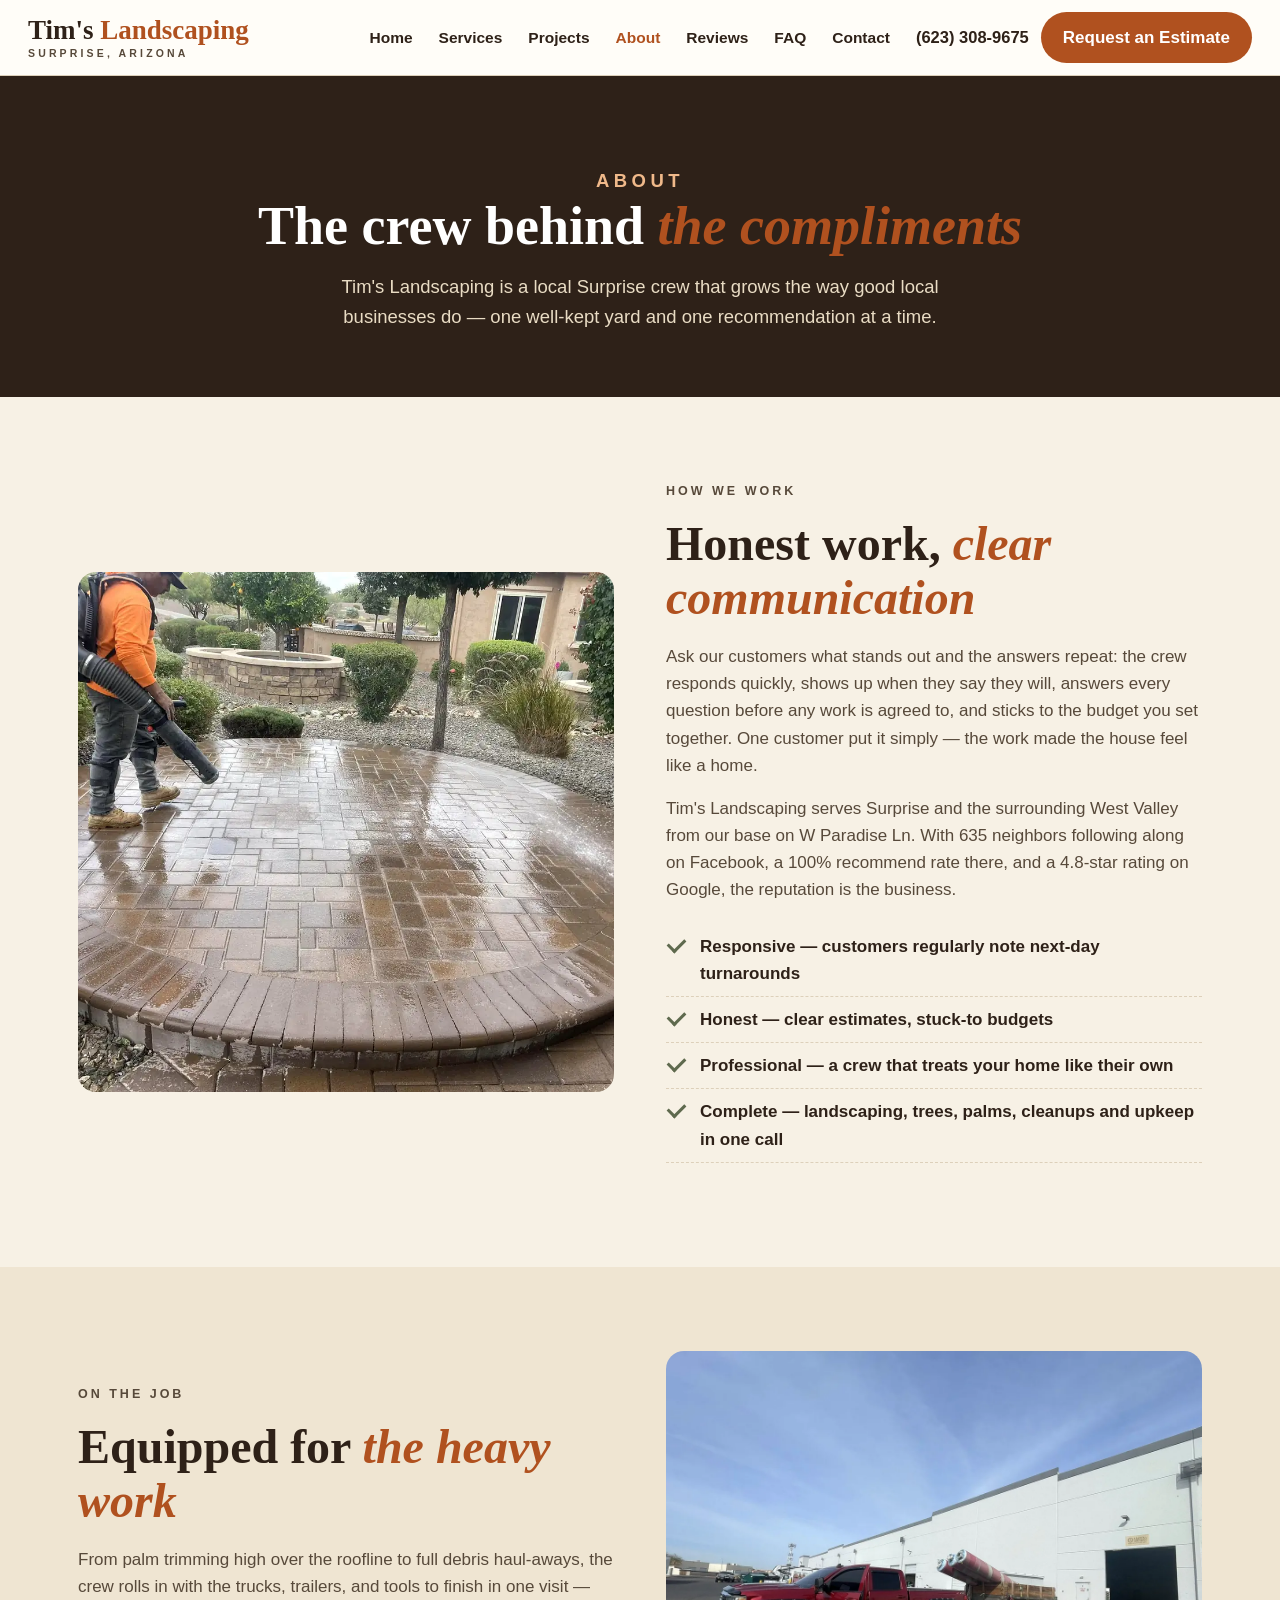
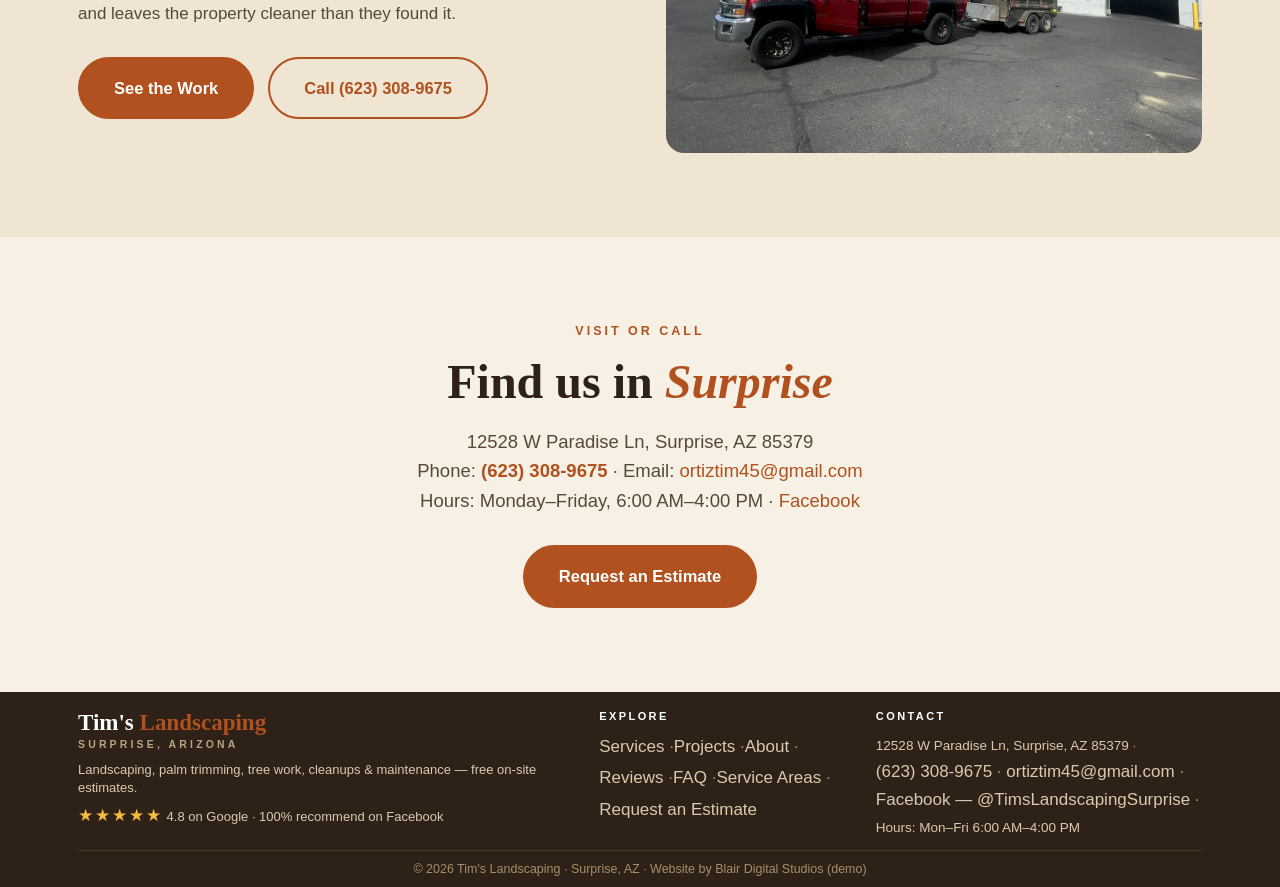
==== commit 50ab9264: "Remove chat widget embed from About page; keep voice widget only" ====
--- a/about/index.html
+++ b/about/index.html
@@ -105,8 +105,7 @@
 </footer>
 <script src="../assets/site.js"></script>
 
-<!-- Blair chat widget — Tim's Landscaping Assistant (HighLevel, live) -->
-<script src="https://widgets.leadconnectorhq.com/loader.js" data-resources-url="https://widgets.leadconnectorhq.com/chat-widget/loader.js" data-widget-id="6af6401a0fbf641fd173fe3a"></script>
+
 
 <!-- Blair voice widget - Tim's Landscape Concierge Voice AI (HighLevel, live) --> <script src="https://widgets.leadconnectorhq.com/loader.js" data-resources-url="https://widgets.leadconnectorhq.com/chat-widget/loader.js" data-widget-id="6af6751390f7860d291fcf7d"></script> </body>
 </html>
--- a/assets/site.css
+++ b/assets/site.css
@@ -155,15 +155,15 @@
 .pagehero p{color:#e9dcc4;max-width:660px;margin:16px auto 0;font-size:18.5px}
 
 /* ---------- footer ---------- */
-footer{background:var(--ink);color:#d9cbae;padding:20px 0 0}
-.fgrid2{display:grid;grid-template-columns:1.5fr .75fr 1fr;gap:20px 32px;align-items:start;padding-bottom:14px} footer .ftag,footer .frate{font-size:13px;line-height:1.45;margin:0} footer .ftag{margin-top:8px} footer .frate{margin-top:6px} .fgrid2>div:nth-child(2) a{display:inline-block;padding:2px 0} .fgrid2>div:nth-child(2) a:not(:last-child)::after{content:" \00b7 ";color:#a68f68} .fgrid2>div:last-child p,.fgrid2>div:last-child a{display:inline;padding:0} .fgrid2>div:last-child p:not(:last-child)::after,.fgrid2>div:last-child a:not(:last-child)::after{content:" \00b7 ";color:#a68f68}
+footer{background:var(--ink);color:#d9cbae;padding:16px 0 0}
+.fgrid2{display:grid;grid-template-columns:1.5fr .75fr 1fr;gap:20px 32px;align-items:start;padding-bottom:10px} footer .ftag,footer .frate{font-size:13px;line-height:1.45;margin:0} footer .ftag{margin-top:8px} footer .frate{margin-top:6px} .fgrid2>div:nth-child(2) a{display:inline-block;padding:2px 0} .fgrid2>div:nth-child(2) a:not(:last-child)::after{content:" \00b7 ";color:#a68f68} .fgrid2>div:last-child p,.fgrid2>div:last-child a{display:inline;padding:0}.fgrid2>div:last-child a{white-space:nowrap} .fgrid2>div:last-child p:not(:last-child)::after,.fgrid2>div:last-child a:not(:last-child)::after{content:" \00b7 ";color:#a68f68}
 footer .wordmark{color:#fff;font-size:23px;line-height:1.1}
 footer .wordmark small{color:#b7a582}
 footer h4{font-family:var(--sans);font-size:11px;letter-spacing:.22em;text-transform:uppercase;color:#fff;margin-bottom:6px}
 footer a{color:#d9cbae;display:block;padding:2px 0}
 footer a:hover{color:#fff}
 footer p{font-size:13.5px;line-height:1.45}
-.fbottom{border-top:1px solid #4a3a28;padding:10px 0;text-align:center;font-size:12.5px;color:#a68f68}
+.fbottom{border-top:1px solid #4a3a28;padding:8px 0;text-align:center;font-size:12.5px;color:#a68f68}
 
 /* ---------- sticky mobile call bar ---------- */
 .callbar{display:none}
@@ -196,7 +196,7 @@
   .split{grid-template-columns:1fr}
   .split .txt h2,.split .txt .eyebrow{text-align:center}
   .trust .wrap{grid-template-columns:repeat(2,1fr)}
-  .fgrid2{grid-template-columns:1fr;gap:14px;text-align:center;padding-bottom:14px}
+  .fgrid2{grid-template-columns:1fr;gap:14px;text-align:center;padding-bottom:10px}
   footer a{text-align:center}
   .fgrid{grid-template-columns:1fr}
   .callbar{display:flex;position:fixed;left:0;right:0;bottom:0;z-index:90;background:var(--white);border-top:1px solid var(--line);padding:10px 14px calc(10px + env(safe-area-inset-bottom));gap:10px}
@@ -227,17 +227,36 @@
    it first needs a fixed box; the transform on that box makes it
    the containing block for the fixed launcher inside the widget's
    shadow DOM. Lift = one bubble (~60px) + ~16px gap. */
-chat-widget[data-voice-widget]{display:block!important;position:fixed!important;right:0!important;bottom:0!important;transform:translateY(-76px)!important}
-
-
-
-
-
-
-
-
-
-
-
-
-
+chat-widget[data-voice-widget]{display:block!important;position:fixed!important;right:0!important;bottom:0!important;transform:translateY(-76px)!important}chat-widget[data-chat-widget]{display:block!important}
+
+
+
+
+
+
+
+
+
+
+
+
+
+
+
+/* ---------- mobile widget lift above sticky call bar ---------- */
+/* On phones (<=860px) the sticky .callbar is ~74px tall: 10px top +
+   10px bottom padding + a ~53px link (14px vertical padding + ~25px
+   text line, 16px/1.6) + 1px top border, inside body padding-bottom
+   150px. Raising the whole chat/voice unit by 84px clears the bar
+   by ~10px. The chat host gets the raised base with the same
+   fixed/!important host-override pattern as the voice host; its
+   translateY(0) adds no lift, it only makes the host the containing
+   block for the fixed launcher inside the widget's shadow DOM (the
+   same mechanism the voice host's translateY(-76px) uses). The
+   voice host keeps that translateY(-76px) from the raised 84px
+   base, so the ~18px gap and voice-above-chat order are preserved.
+   Desktop rules above are unchanged. */
+@media(max-width:860px){
+  chat-widget[data-chat-widget]{display:block!important;position:fixed!important;right:0!important;bottom:84px!important;transform:translateY(0)!important}
+  chat-widget[data-voice-widget]{bottom:84px!important}
+}
